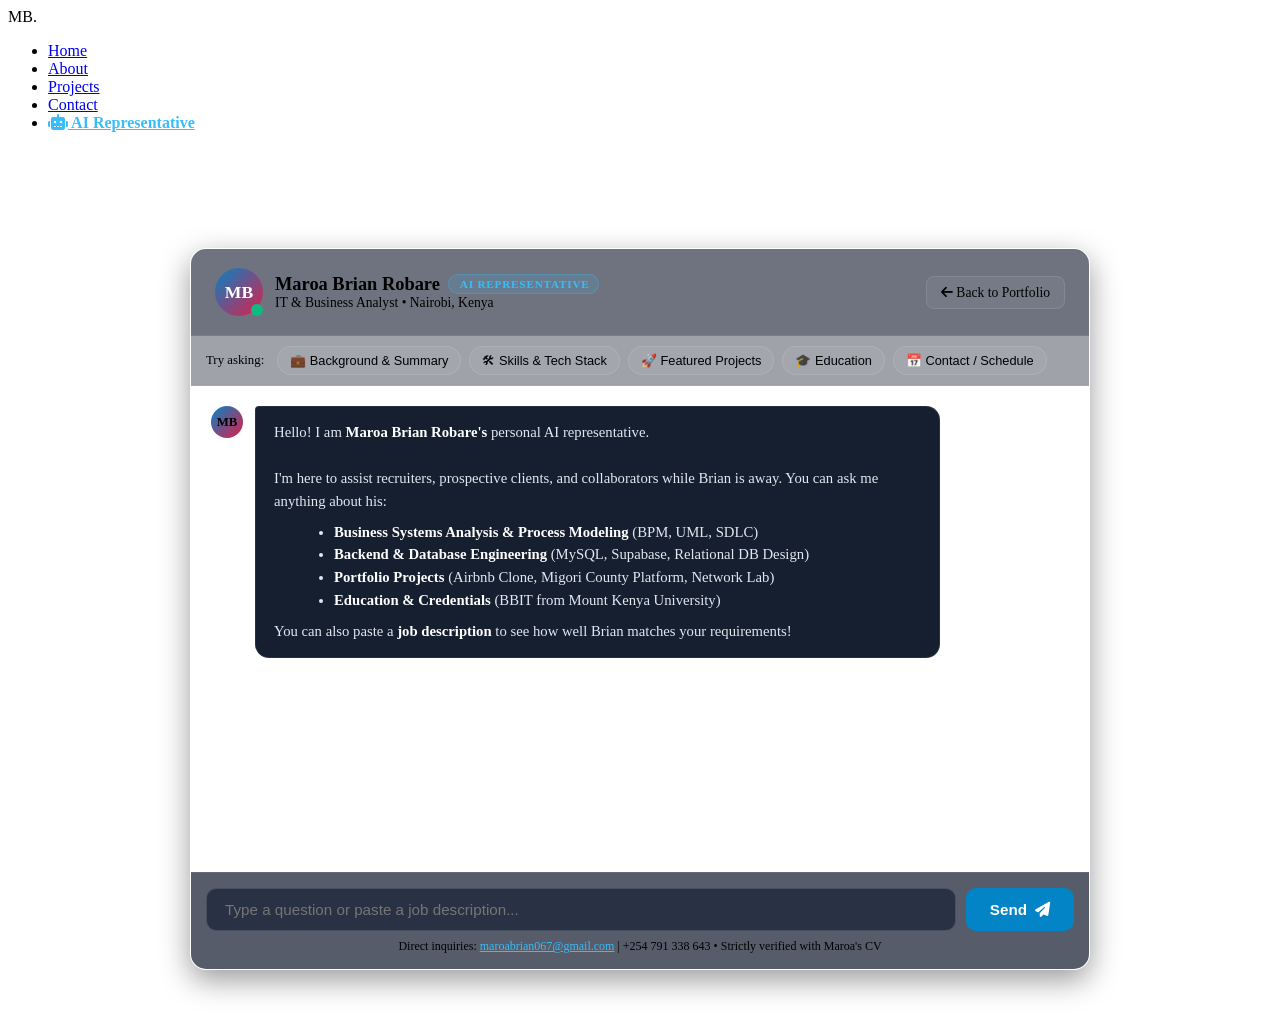
==== bot.html @ 3e8a40df "Add interactive AI Representative candidate bot (bot.html)" ====
<!DOCTYPE html>
<html lang="en">
<head>
    <meta charset="UTF-8">
    <meta name="viewport" content="width=device-width, initial-scale=1.0">
    <title>Chat with Maroa's AI Representative | IT & Business Analyst</title>
    <link rel="stylesheet" href="style.css">
    <link rel="stylesheet" href="https://cdnjs.cloudflare.com/ajax/libs/font-awesome/6.4.0/css/all.min.css">
    <style>
        body {
            display: flex;
            flex-direction: column;
            min-height: 100vh;
            background-color: var(--bg-color);
            color: var(--text-color);
        }

        .bot-page-container {
            max-width: 900px;
            width: 95%;
            margin: 100px auto 40px auto;
            flex: 1;
            display: flex;
            flex-direction: column;
        }

        .bot-card {
            background-color: var(--card-bg);
            border-radius: 16px;
            border: 1px solid rgba(255, 255, 255, 0.08);
            box-shadow: 0 10px 30px rgba(0, 0, 0, 0.4);
            display: flex;
            flex-direction: column;
            height: 720px;
            overflow: hidden;
        }

        .bot-header {
            padding: 1.2rem 1.5rem;
            background: rgba(15, 23, 42, 0.6);
            border-bottom: 1px solid rgba(255, 255, 255, 0.08);
            display: flex;
            justify-content: space-between;
            align-items: center;
        }

        .bot-profile {
            display: flex;
            align-items: center;
            gap: 12px;
        }

        .bot-avatar {
            width: 48px;
            height: 48px;
            border-radius: 50%;
            background: linear-gradient(135deg, #0284c7, #e11d48);
            display: flex;
            align-items: center;
            justify-content: center;
            font-weight: bold;
            font-size: 1.1rem;
            color: #fff;
            position: relative;
        }

        .status-dot {
            width: 12px;
            height: 12px;
            background-color: #10b981;
            border-radius: 50%;
            position: absolute;
            bottom: 0;
            right: 0;
            border: 2px solid var(--card-bg);
        }

        .bot-info h2 {
            font-size: 1.15rem;
            margin: 0;
            display: flex;
            align-items: center;
            gap: 8px;
        }

        .bot-badge {
            font-size: 0.7rem;
            text-transform: uppercase;
            letter-spacing: 0.8px;
            padding: 3px 8px;
            border-radius: 20px;
            background: rgba(56, 189, 248, 0.15);
            color: #38bdf8;
            border: 1px solid rgba(56, 189, 248, 0.3);
        }

        .bot-info p {
            font-size: 0.85rem;
            color: var(--text-muted);
            margin: 0;
        }

        .bot-actions a {
            font-size: 0.85rem;
            padding: 8px 14px;
            border-radius: 8px;
            text-decoration: none;
            color: var(--text-color);
            background: rgba(255, 255, 255, 0.05);
            border: 1px solid rgba(255, 255, 255, 0.1);
            transition: all 0.3s ease;
        }

        .bot-actions a:hover {
            background: var(--accent-color);
            border-color: var(--accent-color);
        }

        /* Quick Suggestions */
        .suggestions-bar {
            padding: 10px 15px;
            background: rgba(15, 23, 42, 0.4);
            border-bottom: 1px solid rgba(255, 255, 255, 0.05);
            display: flex;
            gap: 8px;
            overflow-x: auto;
            white-space: nowrap;
        }

        .suggestions-bar::-webkit-scrollbar {
            height: 4px;
        }
        .suggestions-bar::-webkit-scrollbar-thumb {
            background: rgba(255, 255, 255, 0.1);
            border-radius: 4px;
        }

        .suggestion-btn {
            background: rgba(255, 255, 255, 0.05);
            border: 1px solid rgba(255, 255, 255, 0.1);
            color: var(--text-color);
            padding: 6px 12px;
            border-radius: 20px;
            font-size: 0.8rem;
            cursor: pointer;
            transition: all 0.2s ease;
        }

        .suggestion-btn:hover {
            background: rgba(2, 132, 199, 0.25);
            border-color: #38bdf8;
            color: #38bdf8;
        }

        /* Messages Area */
        .chat-messages {
            flex: 1;
            padding: 20px;
            overflow-y: auto;
            display: flex;
            flex-direction: column;
            gap: 16px;
        }

        .chat-messages::-webkit-scrollbar {
            width: 6px;
        }
        .chat-messages::-webkit-scrollbar-thumb {
            background: rgba(255, 255, 255, 0.15);
            border-radius: 6px;
        }

        .message {
            display: flex;
            gap: 12px;
            max-width: 85%;
        }

        .message.bot {
            align-self: flex-start;
        }

        .message.user {
            align-self: flex-end;
            flex-direction: row-reverse;
        }

        .msg-avatar {
            width: 32px;
            height: 32px;
            border-radius: 50%;
            background: linear-gradient(135deg, #0284c7, #e11d48);
            display: flex;
            align-items: center;
            justify-content: center;
            font-size: 0.8rem;
            font-weight: bold;
            flex-shrink: 0;
        }

        .msg-bubble {
            padding: 14px 18px;
            border-radius: 14px;
            font-size: 0.92rem;
            line-height: 1.55;
        }

        .message.bot .msg-bubble {
            background: #151f30;
            border: 1px solid rgba(255, 255, 255, 0.08);
            color: #e2e8f0;
            border-top-left-radius: 4px;
        }

        .message.user .msg-bubble {
            background: #0284c7;
            color: #ffffff;
            border-top-right-radius: 4px;
        }

        .msg-bubble a {
            color: #38bdf8;
            text-decoration: underline;
        }

        .msg-bubble strong {
            color: #ffffff;
        }

        /* Input Area */
        .chat-input-area {
            padding: 15px;
            background: rgba(15, 23, 42, 0.7);
            border-top: 1px solid rgba(255, 255, 255, 0.08);
        }

        .chat-form {
            display: flex;
            gap: 10px;
        }

        .chat-input {
            flex: 1;
            padding: 12px 18px;
            border-radius: 10px;
            border: 1px solid rgba(255, 255, 255, 0.15);
            background: rgba(30, 41, 59, 0.8);
            color: #ffffff;
            font-size: 0.95rem;
            outline: none;
            transition: border-color 0.3s;
        }

        .chat-input:focus {
            border-color: #38bdf8;
        }

        .send-btn {
            padding: 12px 24px;
            border-radius: 10px;
            border: none;
            background: #0284c7;
            color: #ffffff;
            font-weight: 600;
            font-size: 0.95rem;
            cursor: pointer;
            display: flex;
            align-items: center;
            gap: 8px;
            transition: background 0.3s;
        }

        .send-btn:hover {
            background: #0369a1;
        }

        .footer-disclaimer {
            text-align: center;
            font-size: 0.75rem;
            color: var(--text-muted);
            margin-top: 8px;
        }

        @media (max-width: 600px) {
            .bot-page-container {
                margin-top: 80px;
                width: 100%;
                height: calc(100vh - 90px);
            }
            .bot-card {
                border-radius: 0;
                height: 100%;
            }
            .message {
                max-width: 95%;
            }
        }
    </style>
</head>
<body>

    <!-- Header Navigation -->
    <header>
        <div class="logo"><a href="index.html" style="color: inherit; text-decoration: none;">MB<span>.</span></a></div>
        <nav>
            <ul>
                <li><a href="index.html#hero">Home</a></li>
                <li><a href="index.html#about">About</a></li>
                <li><a href="index.html#projects">Projects</a></li>
                <li><a href="index.html#contact">Contact</a></li>
                <li><a href="bot.html" style="color: #38bdf8; font-weight: 600;"><i class="fa-solid fa-robot"></i> AI Representative</a></li>
            </ul>
        </nav>
    </header>

    <div class="bot-page-container">
        <div class="bot-card">
            
            <!-- Bot Header -->
            <div class="bot-header">
                <div class="bot-profile">
                    <div class="bot-avatar">
                        MB
                        <div class="status-dot"></div>
                    </div>
                    <div class="bot-info">
                        <h2>Maroa Brian Robare <span class="bot-badge"><i class="fa-solid fa-sparkles"></i> AI Representative</span></h2>
                        <p>IT & Business Analyst • Nairobi, Kenya</p>
                    </div>
                </div>
                <div class="bot-actions">
                    <a href="index.html"><i class="fa-solid fa-arrow-left"></i> Back to Portfolio</a>
                </div>
            </div>

            <!-- Quick Suggestions Bar -->
            <div class="suggestions-bar">
                <span style="font-size: 0.8rem; color: var(--text-muted); display: flex; align-items: center; padding-right: 5px;">Try asking:</span>
                <button class="suggestion-btn" onclick="sendPrompt('What is your professional background and core strengths?')">💼 Background & Summary</button>
                <button class="suggestion-btn" onclick="sendPrompt('What are your technical and business analysis skills?')">🛠 Skills & Tech Stack</button>
                <button class="suggestion-btn" onclick="sendPrompt('Tell me about your featured projects like Airbnb and Migori County.')">🚀 Featured Projects</button>
                <button class="suggestion-btn" onclick="sendPrompt('Tell me about your BBIT degree from Mount Kenya University.')">🎓 Education</button>
                <button class="suggestion-btn" onclick="sendPrompt('How can I schedule an interview or contact Brian directly?')">📅 Contact / Schedule</button>
            </div>

            <!-- Messages Window -->
            <div class="chat-messages" id="chat-messages">
                <div class="message bot">
                    <div class="msg-avatar">MB</div>
                    <div class="msg-bubble">
                        Hello! I am <strong>Maroa Brian Robare's</strong> personal AI representative.<br><br>
                        I'm here to assist recruiters, prospective clients, and collaborators while Brian is away. You can ask me anything about his:
                        <ul style="margin: 8px 0 8px 20px;">
                            <li><strong>Business Systems Analysis & Process Modeling</strong> (BPM, UML, SDLC)</li>
                            <li><strong>Backend & Database Engineering</strong> (MySQL, Supabase, Relational DB Design)</li>
                            <li><strong>Portfolio Projects</strong> (Airbnb Clone, Migori County Platform, Network Lab)</li>
                            <li><strong>Education & Credentials</strong> (BBIT from Mount Kenya University)</li>
                        </ul>
                        You can also paste a <strong>job description</strong> to see how well Brian matches your requirements!
                    </div>
                </div>
            </div>

            <!-- Input Form -->
            <div class="chat-input-area">
                <form class="chat-form" id="chat-form" onsubmit="handleFormSubmit(event)">
                    <input 
                        type="text" 
                        id="chat-input" 
                        class="chat-input" 
                        placeholder="Type a question or paste a job description..." 
                        autocomplete="off"
                        required
                    />
                    <button type="submit" class="send-btn">
                        <span>Send</span> <i class="fa-solid fa-paper-plane"></i>
                    </button>
                </form>
                <div class="footer-disclaimer">
                    Direct inquiries: <a href="mailto:maroabrian067@gmail.com" style="color: #38bdf8;">maroabrian067@gmail.com</a> | +254 791 338 643 • Strictly verified with Maroa's CV
                </div>
            </div>

        </div>
    </div>

    <script>
        const chatMessages = document.getElementById('chat-messages');
        const chatInput = document.getElementById('chat-input');

        const profileData = {
            name: "Maroa Brian Robare",
            title: "IT & Business Analyst",
            location: "Nairobi, Kenya",
            phone: "+254791338643",
            email: "maroabrian067@gmail.com",
            portfolio: "https://brian23-maker.github.io/Brian-1",
            linkedin: "https://www.linkedin.com/in/brian-maroa-0519292ba",
            github: "https://github.com/Brian23-maker/Brian-1",
            summary: "Detail-oriented Business Information Technology (BBIT) graduate with expertise in business systems analysis, requirements gathering, and end-to-end process modeling. Skilled in bridging business strategy with technical architecture, utilizing structured analysis, UML modeling, and relational database design to optimize workflows and eliminate operational bottlenecks.",
            education: "Bachelor of Business Information Technology (BBIT) | Mount Kenya University, Thika, Kenya (Sep 2022 – Dec 2025). Core Modules: Business Process Modeling, Software Engineering, Database Administration, Enterprise Systems, Information Security, Business Systems Analysis.\nKCSE: St. Joseph's School, Rapogi (Grade: B).",
            experience: "Project Developer (Volunteer) at Migori County Government (May 2025 – Aug 2025):\n• Requirements & Workflow Mapping: Partnered with cross-functional IT and administrative teams to translate strategic goals into technical specifications.\n• Solution Architecture & Deployment: Analyzed, designed, and deployed a localized management platform, improving public engagement and workflow efficiency.\n• System Performance & Optimization: Conducted routine database maintenance, upgrades, and system checks.",
            projects: [
                {
                    name: "Airbnb Booking Platform",
                    desc: "A full-featured property booking and rental platform inspired by Airbnb. Features listing browsing, intuitive reservations, and booking management.",
                    stack: "PHP, MySQL, JavaScript, HTML5, CSS3",
                    link: "https://airbnbbooking.lovestoblog.com"
                },
                {
                    name: "Local Government Management System",
                    desc: "Localized cultural event and administrative system for Migori County Government to streamline public engagement and workflow efficiency.",
                    stack: "PHP, MySQL, Systems Architecture"
                },
                {
                    name: "Network Configuration & Security Lab",
                    desc: "Designed and simulated a secure corporate enterprise network utilizing segmented subnets, LAN/WAN architecture, and firewall access control lists (ACLs).",
                    stack: "Cisco Packet Tracer, Firewalls, Network Design"
                }
            ],
            skills: {
                ba: ["Requirements Gathering", "Business Process Modeling (BPM)", "Systems Development Life Cycle (SDLC)", "UML Diagrams", "Value Chain Mapping", "Business Systems Analysis & Design"],
                db: ["Relational Database Design", "Enterprise Resource Planning (ERP)", "Data Normalization", "MySQL", "Supabase"],
                tech: ["PHP", "JavaScript", "HTML5/CSS3", "Java", "C++", "LAN/WAN Configuration", "Firewall Protocols"]
            }
        };

        function addMessage(sender, text) {
            const msgDiv = document.createElement('div');
            msgDiv.className = `message ${sender}`;

            const avatar = document.createElement('div');
            avatar.className = 'msg-avatar';
            avatar.textContent = sender === 'bot' ? 'MB' : 'You';

            const bubble = document.createElement('div');
            bubble.className = 'msg-bubble';
            bubble.innerHTML = text;

            msgDiv.appendChild(avatar);
            msgDiv.appendChild(bubble);
            chatMessages.appendChild(msgDiv);
            chatMessages.scrollTop = chatMessages.scrollHeight;
        }

        function getBotReply(rawQuery) {
            const q = rawQuery.toLowerCase();

            // 1. Greetings
            if (q.match(/\b(hi|hello|hey|greetings|morning|afternoon)\b/)) {
                return `Hello! How can I assist you today? You can ask about Brian's experience as an IT & Business Analyst, his projects, technical competencies, or paste a role description to see if he's a match.`;
            }

            // 2. Contact / Interview / Schedule / Availability / Salary
            if (q.includes('schedule') || q.includes('interview') || q.includes('call') || q.includes('salary') || q.includes('hire') || q.includes('rate') || q.includes('available')) {
                if (q.includes('salary') || q.includes('rate')) {
                    return `I don't have access to Maroa's exact salary expectations or compensation structures.<br><br>However, you can discuss compensation directly with him via:<br>• <strong>Email:</strong> <a href="mailto:${profileData.email}">${profileData.email}</a><br>• <strong>Phone:</strong> ${profileData.phone}`;
                }
                return `I have logged your request! Brian will get back to you as soon as he is available.<br><br>You can reach him directly at:<br>• <strong>Email:</strong> <a href="mailto:${profileData.email}">${profileData.email}</a><br>• <strong>Phone / WhatsApp:</strong> ${profileData.phone}<br>• <strong>LinkedIn:</strong> <a href="${profileData.linkedin}" target="_blank">linkedin.com/in/brian-maroa-0519292ba</a>`;
            }

            // 3. Projects
            if (q.includes('project') || q.includes('airbnb') || q.includes('migori') || q.includes('cisco') || q.includes('network') || q.includes('portfolio')) {
                return `Here are Brian's featured projects:<br><br>
                1. <strong>Airbnb Booking Platform</strong><br>
                A property booking platform with reservation management and responsive UI.<br>
                • <em>Stack:</em> PHP, MySQL, JavaScript, HTML5, CSS3<br>
                • <em>Live Demo:</em> <a href="https://airbnbbooking.lovestoblog.com" target="_blank">airbnbbooking.lovestoblog.com</a><br><br>
                2. <strong>Local Government Management System (Migori County)</strong><br>
                Designed and deployed localized platforms to optimize workflow and public engagement.<br>
                • <em>Stack:</em> PHP, MySQL, Systems Architecture<br><br>
                3. <strong>Network Configuration & Security Lab</strong><br>
                Enterprise network design with subnets and firewall ACLs using Cisco Packet Tracer.<br><br>
                View more on his portfolio: <a href="${profileData.portfolio}" target="_blank">brian23-maker.github.io/Brian-1</a>`;
            }

            // 4. Skills
            if (q.includes('skill') || q.includes('tool') || q.includes('stack') || q.includes('sql') || q.includes('database') || q.includes('bpm') || q.includes('uml')) {
                return `Here is an overview of Maroa Brian's core competencies:<br><br>
                • <strong>Business Systems Analysis:</strong> Requirements Gathering, Business Process Modeling (BPM), Systems Development Life Cycle (SDLC), UML Diagrams, Value Chain Mapping.<br>
                • <strong>Databases & Enterprise:</strong> Relational Database Design, Data Normalization, Enterprise Resource Planning (ERP), MySQL, Supabase.<br>
                • <strong>Development & Systems:</strong> PHP, JavaScript, HTML5/CSS3, Java, C++, LAN/WAN Configuration, Firewall Protocols.`;
            }

            // 5. Education
            if (q.includes('education') || q.includes('university') || q.includes('degree') || q.includes('mku') || q.includes('mount kenya') || q.includes('school') || q.includes('kcse')) {
                return `<strong>Educational Background:</strong><br><br>
                🎓 <strong>Bachelor of Business Information Technology (BBIT)</strong><br>
                Mount Kenya University, Thika, Kenya (Sep 2022 – Dec 2025)<br>
                <em>Core Modules:</em> Business Process Modeling, Software Engineering, Database Administration, Enterprise Systems, Information Security, Business Systems Analysis.<br><br>
                🏫 <strong>Kenya Certificate of Secondary Education (KCSE)</strong><br>
                St. Joseph's School, Rapogi, Awendo (Grade: B Plain)`;
            }

            // 6. Summary / Background
            if (q.includes('summary') || q.includes('about') || q.includes('who is') || q.includes('background') || q.includes('bio')) {
                return `<strong>Maroa Brian Robare</strong> is an <strong>IT & Business Analyst</strong> based in Nairobi, Kenya.<br><br>
                ${profileData.summary}<br><br>
                • <strong>Degree:</strong> BBIT (Mount Kenya University)<br>
                • <strong>Specialization:</strong> Requirements Elicitation, Process Optimization, Full-Stack Web, and Relational Databases.<br>
                • <strong>Live Portfolio:</strong> <a href="${profileData.portfolio}" target="_blank">${profileData.portfolio}</a>`;
            }

            // 7. Recruiter Job Evaluation Match (Default fallback)
            return `Maroa Brian Robare is a verified <strong>IT & Business Analyst</strong> with a background in <strong>Business Information Technology (BBIT)</strong>.<br><br>
            He brings hands-on capability in:<br>
            • Translating strategic operational goals into technical specifications (BPM / UML)<br>
            • Relational database architecture (MySQL, Supabase, Data Normalization)<br>
            • Web application delivery (PHP, JavaScript, HTML5/CSS3)<br><br>
            If your role requires these competencies, Brian would be glad to connect. Feel free to leave your contact details or email him directly at <a href="mailto:${profileData.email}">${profileData.email}</a>.`;
        }

        function handleFormSubmit(e) {
            e.preventDefault();
            const text = chatInput.value.trim();
            if (!text) return;

            addMessage('user', text);
            chatInput.value = '';

            // Bot response with natural typing delay
            setTimeout(() => {
                const reply = getBotReply(text);
                addMessage('bot', reply);
            }, 350);
        }

        function sendPrompt(text) {
            chatInput.value = text;
            handleFormSubmit(new Event('submit'));
        }
    </script>
</body>
</html>
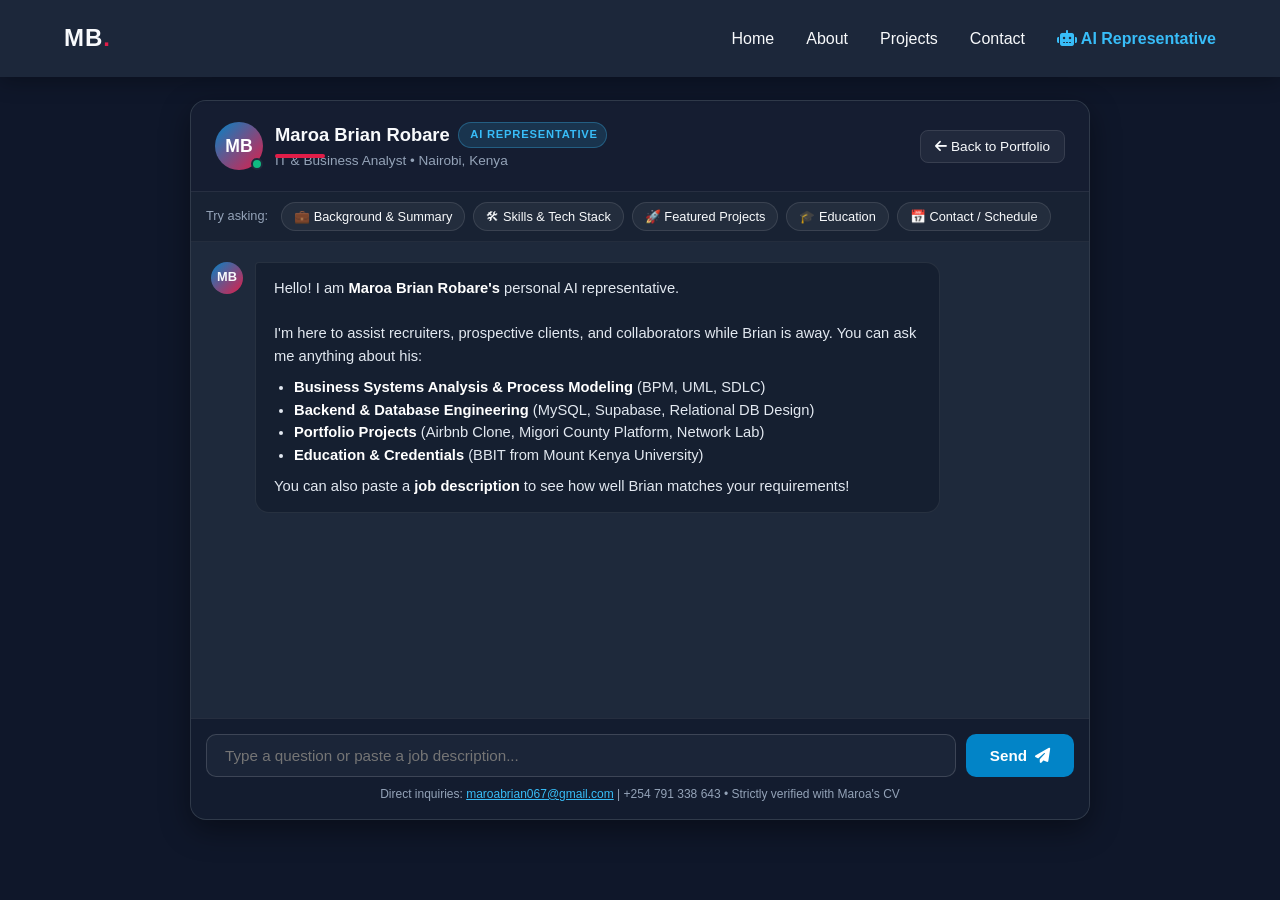
==== commit 00ad379e: "Fix bot.html portfolio link and update script" ====
--- a/bot.html
+++ b/bot.html
@@ -394,9 +394,9 @@
             location: "Nairobi, Kenya",
             phone: "+254791338643",
             email: "maroabrian067@gmail.com",
-            portfolio: "https://brian23-maker.github.io/Brian-1",
+            portfolio: "https://maroabrian067-ai.github.io/my-portfolio",
             linkedin: "https://www.linkedin.com/in/brian-maroa-0519292ba",
-            github: "https://github.com/Brian23-maker/Brian-1",
+            github: "https://github.com/maroabrian067-ai",
             summary: "Detail-oriented Business Information Technology (BBIT) graduate with expertise in business systems analysis, requirements gathering, and end-to-end process modeling. Skilled in bridging business strategy with technical architecture, utilizing structured analysis, UML modeling, and relational database design to optimize workflows and eliminate operational bottlenecks.",
             education: "Bachelor of Business Information Technology (BBIT) | Mount Kenya University, Thika, Kenya (Sep 2022 – Dec 2025). Core Modules: Business Process Modeling, Software Engineering, Database Administration, Enterprise Systems, Information Security, Business Systems Analysis.\nKCSE: St. Joseph's School, Rapogi (Grade: B).",
             experience: "Project Developer (Volunteer) at Migori County Government (May 2025 – Aug 2025):\n• Requirements & Workflow Mapping: Partnered with cross-functional IT and administrative teams to translate strategic goals into technical specifications.\n• Solution Architecture & Deployment: Analyzed, designed, and deployed a localized management platform, improving public engagement and workflow efficiency.\n• System Performance & Optimization: Conducted routine database maintenance, upgrades, and system checks.",
@@ -471,7 +471,7 @@
                 • <em>Stack:</em> PHP, MySQL, Systems Architecture<br><br>
                 3. <strong>Network Configuration & Security Lab</strong><br>
                 Enterprise network design with subnets and firewall ACLs using Cisco Packet Tracer.<br><br>
-                View more on his portfolio: <a href="${profileData.portfolio}" target="_blank">brian23-maker.github.io/Brian-1</a>`;
+                View more on his portfolio: <a href="${profileData.portfolio}" target="_blank">Portfolio Link</a>`;
             }
 
             // 4. Skills
@@ -498,7 +498,7 @@
                 ${profileData.summary}<br><br>
                 • <strong>Degree:</strong> BBIT (Mount Kenya University)<br>
                 • <strong>Specialization:</strong> Requirements Elicitation, Process Optimization, Full-Stack Web, and Relational Databases.<br>
-                • <strong>Live Portfolio:</strong> <a href="${profileData.portfolio}" target="_blank">${profileData.portfolio}</a>`;
+                • <strong>Live Portfolio:</strong> <a href="${profileData.portfolio}" target="_blank">Portfolio Link</a>`;
             }
 
             // 7. Recruiter Job Evaluation Match (Default fallback)
@@ -531,4 +531,4 @@
         }
     </script>
 </body>
-</html>
+</html>
--- a/style.css
+++ b/style.css
@@ -0,0 +1,308 @@
+/* --- Global Reset & Variables --- */
+:root {
+    --bg-color: #0f172a;       /* Deep slate/dark blue background */
+    --card-bg: #1e293b;        /* Lighter slate for cards and header */
+    --text-color: #f8fafc;     /* Near white for readable text */
+    --text-muted: #94a3b8;     /* Gray for secondary text */
+    --accent-color: #e11d48;   /* Vibrant crimson accent */
+    --accent-hover: #be123c;   /* Darker crimson for hover states */
+}
+
+* {
+    margin: 0;
+    padding: 0;
+    box-sizing: border-box;
+    font-family: 'Segoe UI', Tahoma, Geneva, Verdana, sans-serif;
+    scroll-behavior: smooth;
+}
+
+body {
+    background-color: var(--bg-color);
+    color: var(--text-color);
+    line-height: 1.6;
+}
+
+/* --- Header & Navigation --- */
+header {
+    position: fixed;
+    top: 0;
+    width: 100%;
+    background-color: rgba(30, 41, 59, 0.95);
+    display: flex;
+    justify-content: space-between;
+    align-items: center;
+    padding: 1.2rem 5%;
+    z-index: 1000;
+    box-shadow: 0 4px 20px rgba(0, 0, 0, 0.3);
+    backdrop-filter: blur(5px);
+}
+
+.logo {
+    font-size: 1.5rem;
+    font-weight: 700;
+    letter-spacing: 1px;
+}
+
+.logo span {
+    color: var(--accent-color);
+}
+
+nav ul {
+    display: flex;
+    list-style: none;
+}
+
+nav ul li {
+    margin-left: 2rem;
+}
+
+nav ul li a {
+    color: var(--text-color);
+    text-decoration: none;
+    font-size: 1rem;
+    font-weight: 500;
+    transition: color 0.3s ease;
+}
+
+nav ul li a:hover {
+    color: var(--accent-color);
+}
+
+/* --- Section Layouts --- */
+section {
+    padding: 6rem 5% 4rem 5%;
+    min-height: 80vh;
+    display: flex;
+    flex-direction: column;
+    justify-content: center;
+}
+
+h2 {
+    font-size: 2.2rem;
+    margin-bottom: 2rem;
+    position: relative;
+    display: inline-block;
+}
+
+h2::after {
+    content: '';
+    position: absolute;
+    left: 0;
+    bottom: -8px;
+    width: 50px;
+    height: 4px;
+    background-color: var(--accent-color);
+    border-radius: 2px;
+}
+
+/* --- Hero Section --- */
+.hero-section {
+    background: radial-gradient(circle at top right, rgba(225, 29, 72, 0.1), transparent 40%);
+}
+
+.hero-content h1 {
+    font-size: 3.5rem;
+    margin-bottom: 0.5rem;
+}
+
+.hero-content h1 .highlight {
+    color: var(--accent-color);
+}
+
+.hero-content h2 {
+    font-size: 1.8rem;
+    color: var(--text-muted);
+    margin-bottom: 1.5rem;
+}
+
+.hero-content h2::after {
+    display: none; /* Remove underline for hero h2 */
+}
+
+.hero-content p {
+    font-size: 1.2rem;
+    max-width: 600px;
+    margin-bottom: 2rem;
+    color: var(--text-muted);
+}
+
+.btn {
+    display: inline-block;
+    background-color: var(--accent-color);
+    color: white;
+    padding: 0.8rem 2rem;
+    border-radius: 5px;
+    text-decoration: none;
+    font-weight: 600;
+    transition: background 0.3s ease, transform 0.2s ease;
+}
+
+.btn:hover {
+    background-color: var(--accent-hover);
+    transform: translateY(-2px);
+}
+
+/* --- About & Skills --- */
+.bio {
+    font-size: 1.1rem;
+    max-width: 800px;
+    color: var(--text-muted);
+    margin-bottom: 3rem;
+}
+
+.skills-container {
+    display: grid;
+    grid-template-columns: repeat(auto-fit, minmax(250px, 1fr));
+    gap: 2rem;
+}
+
+.skill-category {
+    background-color: var(--card-bg);
+    padding: 2rem;
+    border-radius: 8px;
+    border-left: 4px solid var(--accent-color);
+    box-shadow: 0 4px 6px rgba(0, 0, 0, 0.1);
+}
+
+.skill-category h3 {
+    margin-bottom: 1rem;
+    font-size: 1.25rem;
+}
+
+.skill-category h3 i {
+    color: var(--accent-color);
+    margin-right: 0.5rem;
+}
+
+.skill-category p {
+    color: var(--text-muted);
+}
+
+/* --- Projects Section --- */
+.projects-grid {
+    display: grid;
+    grid-template-columns: repeat(auto-fit, minmax(300px, 1fr));
+    gap: 2rem;
+}
+
+.project-card {
+    background-color: var(--card-bg);
+    padding: 2rem;
+    border-radius: 8px;
+    display: flex;
+    flex-direction: column;
+    justify-content: space-between;
+    transition: transform 0.3s ease, box-shadow 0.3s ease;
+    border: 1px solid rgba(255, 255, 255, 0.05);
+}
+
+.project-card:hover {
+    transform: translateY(-5px);
+    box-shadow: 0 10px 20px rgba(0, 0, 0, 0.2);
+    border-color: rgba(225, 29, 72, 0.3);
+}
+
+.project-card h3 {
+    margin-bottom: 1rem;
+    color: var(--text-color);
+}
+
+.project-card p {
+    color: var(--text-muted);
+    font-size: 0.95rem;
+    margin-bottom: 1.5rem;
+}
+
+.tech-tags {
+    display: flex;
+    flex-wrap: wrap;
+    gap: 0.5rem;
+}
+
+.tech-tags span {
+    background-color: rgba(225, 29, 72, 0.1);
+    color: var(--accent-color);
+    padding: 0.2rem 0.6rem;
+    border-radius: 4px;
+    font-size: 0.8rem;
+    font-weight: 600;
+}
+
+/* --- Contact Section --- */
+.contact-section {
+    align-items: center;
+    text-align: center;
+    min-height: 50vh;
+}
+
+.contact-section p {
+    color: var(--text-muted);
+    margin-bottom: 2rem;
+}
+
+.contact-links {
+    display: flex;
+    gap: 2rem;
+    justify-content: center;
+    flex-wrap: wrap;
+}
+
+.contact-links a {
+    color: var(--text-color);
+    text-decoration: none;
+    font-size: 1.1rem;
+    background-color: var(--card-bg);
+    padding: 0.8rem 1.5rem;
+    border-radius: 5px;
+    transition: background 0.3s ease, color 0.3s ease;
+    display: flex;
+    align-items: center;
+    gap: 0.5rem;
+}
+
+.contact-links a:hover {
+    background-color: var(--accent-color);
+}
+
+/* --- Footer --- */
+footer {
+    text-align: center;
+    padding: 2rem;
+    color: var(--text-muted);
+    font-size: 0.9rem;
+    border-top: 1px solid rgba(255, 255, 255, 0.05);
+}
+
+/* --- Responsive Design --- */
+@media (max-width: 768px) {
+    .hero-content h1 {
+        font-size: 2.5rem;
+    }
+    nav ul {
+        display: none; 
+    }
+}
+
+/* --- Hero Button Layout & Secondary Button --- */
+.hero-buttons {
+    display: flex;
+    gap: 1.5rem;
+    margin-top: 1rem;
+    flex-wrap: wrap;
+}
+
+.btn-secondary {
+    background-color: transparent !important;
+    border: 2px solid var(--accent-color);
+    color: var(--text-color) !important;
+}
+
+.btn-secondary:hover {
+    background-color: var(--accent-color) !important;
+    color: white !important;
+    transform: translateY(-2px);
+}
+
+.btn i {
+    margin-right: 0.5rem;
+}
